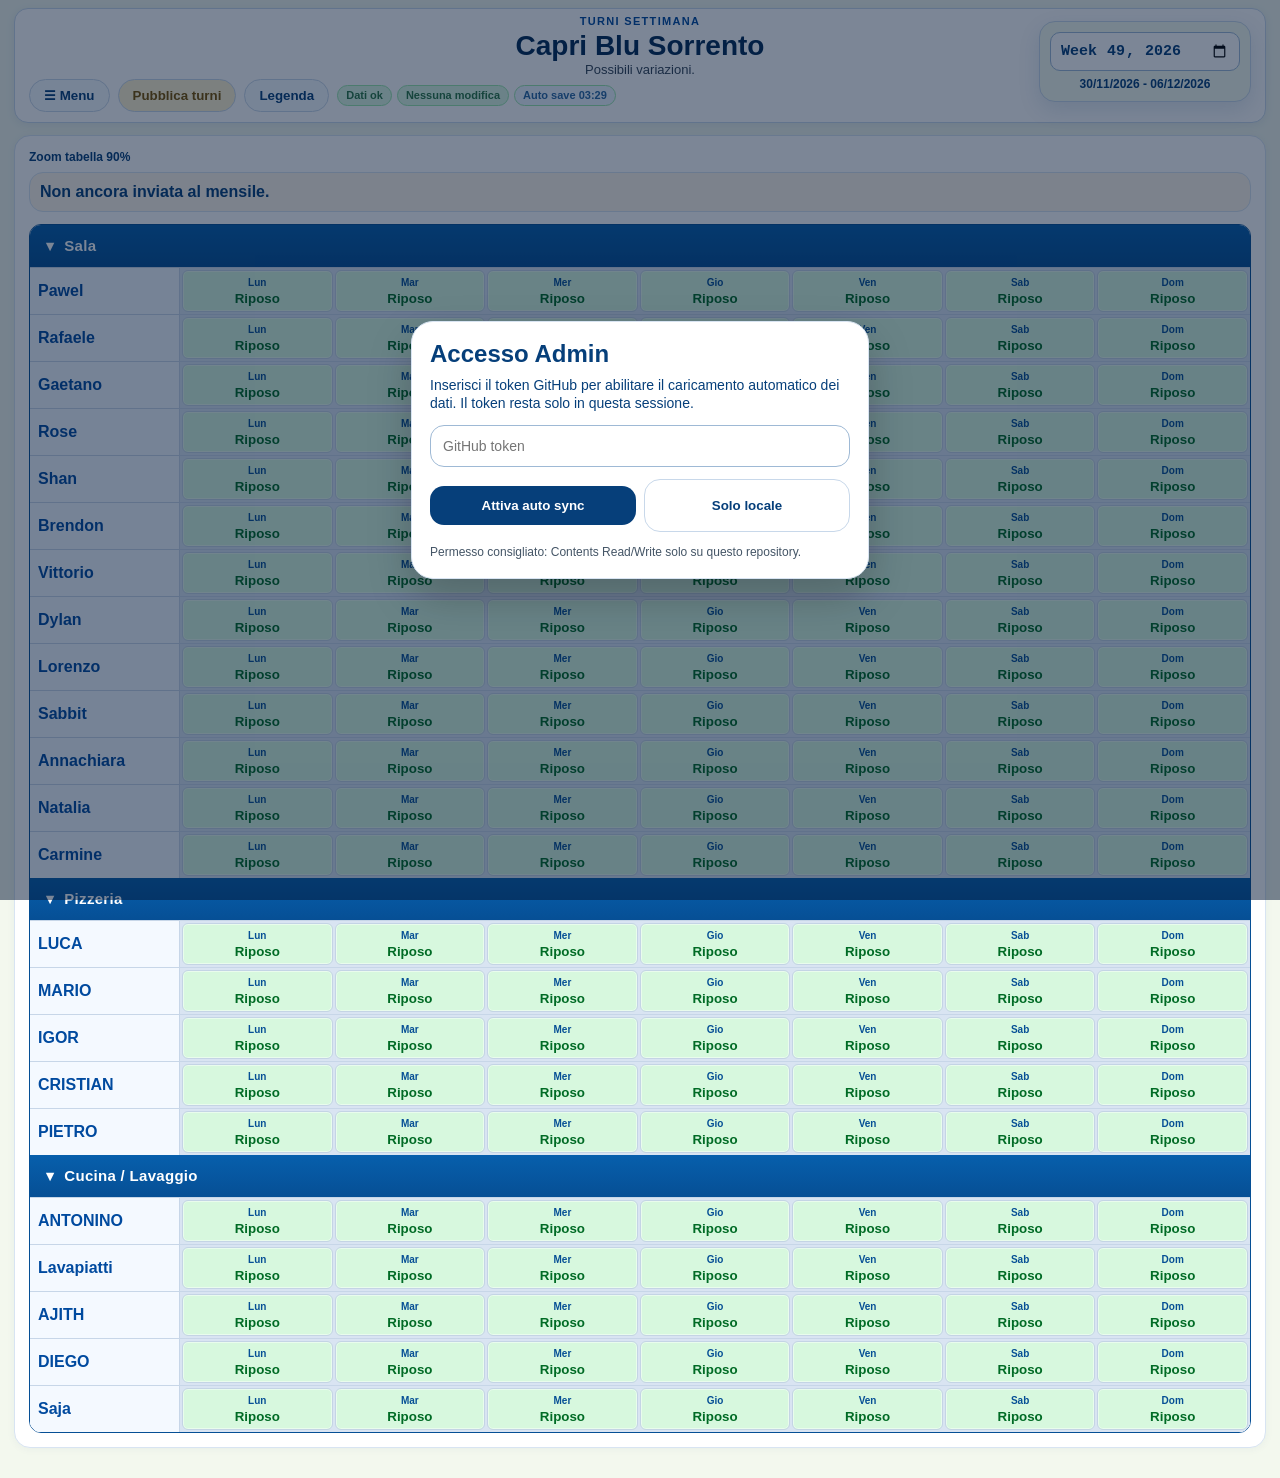
==== app/index.html @ 6a9fb66f "Rinomina pubblicazione turni e aggiunge notifiche" ====
<!DOCTYPE html><html lang="it"><head><meta charset="UTF-8"><meta name="viewport" content="width=device-width, initial-scale=1.0"><meta name="theme-color" content="#063f7a"><title>Capri Blu Turni App</title><link rel="manifest" href="manifest.webmanifest"><link rel="stylesheet" href="app.css?v=12"><link rel="stylesheet" href="app-responsive.css?v=12"></head><body><main class="app-shell"><header class="app-header dashboard-header"><div class="title-block"><p class="eyebrow">TURNI SETTIMANA</p><h1>Capri Blu Sorrento</h1><p class="subtitle">Possibili variazioni.</p></div><div class="top-toolbar"><button id="mainMenuBtn" class="toolbar-pill" type="button">☰ Menu</button><button id="topSendMonthlyBtn" class="toolbar-pill monthly-toolbar-btn" type="button">Pubblica turni</button><button id="legendBtn" class="toolbar-pill" type="button">Legenda</button><div class="compact-status-row"><span id="officialDataStatus" class="status-pill compact-status">Dati ok</span><span id="saveStatus" class="save-status status-pill compact-status">Nessuna modifica</span><span id="autoSaveCountdown" class="status-pill compact-status autosave-status">Auto save 03:30</span></div></div><section class="week-card header-week-card desktop-week-card"><input id="weekInput" type="week" aria-label="Calendario settimana"><p id="weekRange" class="week-range">-</p></section></header><section id="turniView" class="view active-view"><div class="section-heading"><span class="zoom-label">Zoom tabella 90%</span></div><div id="weeklyMonthlyStatus" class="weekly-monthly-status">Non ancora pubblicata.</div><div id="scheduleSections" class="sections-list compact-table"></div></section><section id="richiesteView" class="view"><h2>Richieste</h2><div id="requestPanel" class="panel-card"><label for="requestPerson">Persona</label><select id="requestPerson" class="form-input"></select><label for="requestType">Tipo richiesta</label><select id="requestType" class="form-input"><option>Riposo</option><option>Ferie</option><option>Permesso</option><option>Altro</option></select><label for="requestDate">Giorno</label><input id="requestDate" class="form-input" type="date"><label for="requestNote">Nota</label><textarea id="requestNote" class="form-input" rows="3" placeholder="Dettagli richiesta"></textarea><button id="addRequestBtn" class="action-btn" type="button">Aggiungi richiesta</button></div><div id="requestsList" class="requests-list"></div></section><section id="mensileView" class="view"><h2>Mensile</h2><div id="monthlySummary" class="panel-card">Riepilogo mensile in preparazione.</div></section><section id="archivioView" class="view"><div class="archive-header-card"><p class="eyebrow">ARCHIVIO</p><h2>Archivio presenze</h2><p id="archiveStatus" class="subtitle">Archivio mensile staff.</p></div><div class="archive-mode-row"><button id="archiveMonthlyModeBtn" class="archive-mode-btn active" type="button">Archivio mensile</button><button id="archiveWeeklyModeBtn" class="archive-mode-btn" type="button">Archivio settimanale</button></div><div id="archiveMonths" class="archive-months"></div><div id="archiveLegend" class="archive-legend"></div><div id="archiveGrid" class="archive-grid-wrap"></div></section></main><div id="shiftEditor" class="shift-editor" aria-hidden="true"><div class="shift-editor-card shift-menu-card"><div class="shift-menu-head"><div><p class="shift-menu-label">Selezione turno</p><p id="shiftEditorTitle" class="shift-editor-title">Turno</p></div><button id="closeShiftEditorBtn" class="menu-close-btn" type="button">×</button></div><div id="shiftOptions" class="shift-options shift-menu-options"></div><div class="custom-shift-zone"><label for="customShiftInput">Turno personalizzato</label><input id="customShiftInput" class="custom-shift-input" type="text" placeholder="Es. 12 00-15 / 19 00"></div><div class="editor-actions"><button id="saveCustomShiftBtn" class="action-btn" type="button">Salva turno scritto</button><button id="clearShiftBtn" class="ghost-btn" type="button">Riposo</button></div></div></div><div id="mainMenuPanel" class="main-menu-panel" aria-hidden="true"><div class="main-menu-card"><div class="main-menu-head"><strong>MENU APP</strong><button id="closeMainMenuBtn" class="menu-close-btn" type="button">×</button></div><div class="menu-week-box"><span>Settimana</span><strong id="menuWeekLabel">-</strong><label class="mobile-week-control"><span>Calendario</span><input id="mobileWeekInput" type="week" aria-label="Calendario settimana mobile"><small id="mobileWeekRange">-</small></label></div><details class="menu-group" open><summary>Settimana</summary><button class="main-menu-item" type="button" data-menu-view="turni">Turni settimana</button><button class="main-menu-item" type="button" data-menu-view="richieste">Richieste</button><button id="menuCopyWeekBtn" class="main-menu-item" type="button">Copia settimana precedente</button></details><details class="menu-group"><summary>Presenze</summary><button class="main-menu-item" type="button" data-menu-view="mensile">Presenze mensili</button></details><details class="menu-group"><summary>Archivio</summary><button id="menuArchiveMonthlyBtn" class="main-menu-item" type="button">Archivio mensile</button><button id="menuWeeklyArchiveBtn" class="main-menu-item" type="button">Archivio settimanale</button></details><details class="menu-group"><summary>Dati</summary><button id="menuLoadDataBtn" class="main-menu-item menu-load-item" type="button">Carica dati</button><button id="menuDownloadDataBtn" class="main-menu-item menu-download-item" type="button">Scarica dati</button></details><details class="menu-group"><summary>Notifiche</summary><button id="menuNotifyWhatsappBtn" class="main-menu-item" type="button">Avvisa WhatsApp</button><button id="menuNotifyEmailBtn" class="main-menu-item" type="button">Avvisa Email</button></details><button id="menuPrintBtn" class="main-menu-item" type="button">Stampa</button><button id="menuMessagesBtn" class="main-menu-item" type="button">Messaggi personale</button></div></div><div id="adminTokenPanel" class="admin-token-panel" aria-hidden="true"><div class="admin-token-card"><h2>Accesso Admin</h2><p>Inserisci il token GitHub per abilitare il caricamento automatico dei dati. Il token resta solo in questa sessione.</p><input id="adminTokenInput" class="admin-token-input" type="password" placeholder="GitHub token"><div class="admin-token-actions"><button id="saveAdminTokenBtn" class="action-btn" type="button">Attiva auto sync</button><button id="skipAdminTokenBtn" class="ghost-btn" type="button">Solo locale</button></div><small>Permesso consigliato: Contents Read/Write solo su questo repository.</small></div></div><script src="app.js?v=12"></script><script src="weekly-monthly.js?v=12"></script><script src="monthly.js?v=12"></script><script src="archive.js?v=12"></script><script src="theme.js?v=12"></script><script src="menu.js?v=12"></script></body></html>
---- app/app.css ----
/* Capri Blu Turni App - CSS base desktop. Mobile/tablet in app-responsive.css */
body{margin:0;font-family:Arial,sans-serif;background:#eef6ff;color:#032b55}.app-shell{max-width:1420px;margin:auto;padding:8px 14px 18px}.app-header{background:#fff;color:#032b55;border:1px solid #c8d8ea;border-radius:14px;box-shadow:0 2px 10px rgba(6,63,122,.08);padding:10px 14px}.dashboard-header{position:relative}.top-toolbar{display:flex;gap:8px;align-items:center;flex-wrap:wrap}.toolbar-pill,.status-pill{border:1px solid #c8d8ea;border-radius:999px;background:#f6fbff;color:#063f7a;font-weight:800;padding:8px 14px}.toolbar-pill{cursor:pointer}.toolbar-pill:hover{background:#eaf4ff}.status-pill{background:#d7f8de;color:#075f27;border-color:#8be6a0}.title-block{text-align:center;margin:-4px 0 2px}.eyebrow{font-size:11px;letter-spacing:.12em;color:#004a9f;font-weight:900;margin:0;text-transform:uppercase}.title-block h1{font-size:28px;line-height:1.05;margin:4px 0 2px}.subtitle{font-size:13px;margin:0;color:#345}.week-card,.view,.panel-card{background:#fff;border:1px solid #d8e4f2;border-radius:16px;margin:12px 0;padding:14px;box-shadow:0 1px 8px rgba(6,63,122,.05)}.week-card{display:flex;gap:10px;align-items:center;flex-wrap:wrap}.week-card label{font-weight:800;color:#063f7a}.week-card input{border:1px solid #9eb9d5;border-radius:8px;padding:7px 10px;font-weight:800}.week-range{margin:0;font-weight:800;color:#063f7a}.tabs{display:flex;gap:8px}.tab-btn{flex:1;padding:11px;border-radius:999px;border:1px solid #c8d8ea;background:#fff;color:#063f7a;font-weight:900;box-shadow:0 1px 5px rgba(6,63,122,.05)}.tab-btn.active{background:#063f7a;color:#fff}.view{display:none}.active-view{display:block}.section-heading{display:flex;align-items:center;justify-content:space-between;gap:10px}.section-heading h2,.view h2{margin:0 0 10px}.zoom-label{font-size:12px;color:#063f7a;font-weight:900}.action-btn{width:100%;border:0;border-radius:14px;background:#063f7a;color:#fff;font-weight:900;padding:12px;margin:7px 0}.secondary-action{background:#0b6f9d}.ghost-btn{width:100%;border:1px solid #c8d8ea;border-radius:16px;background:#fff;color:#063f7a;font-weight:900;padding:13px}.weekly-monthly-status{border:1px solid #d8e4f2;border-radius:14px;background:#fff8ea;color:#063f7a;font-weight:900;margin:8px 0 12px;padding:10px}.weekly-monthly-status.is-published{background:#d7f8de;color:#075f27}.sections-list{border-radius:12px;overflow:hidden;border:1px solid #064f95}.department-card{background:#fff;border:0;border-radius:0;margin:0;overflow:hidden}.department-title{width:100%;padding:12px 16px;border:0;background:linear-gradient(180deg,#075fac,#064f95);color:#fff;text-align:left;font-size:15px;font-weight:900;letter-spacing:.02em;cursor:pointer}.department-title:before{content:'▾';margin-right:10px}.department-title:hover{filter:brightness(1.06)}.department-title:focus-visible{outline:3px solid #f0c13d;outline-offset:-3px}.department-card.is-collapsed .department-title:before{content:'▸'}.department-card.is-collapsed .employee-row{display:none}.employee-row{display:grid;grid-template-columns:150px minmax(0,1fr);padding:0;border-top:1px solid #c7d6e8;background:#f8fbff}.employee-name{font-weight:900;color:#004a9f;padding:10px 8px;margin:0;background:#f4f9ff;border-right:1px solid #c7d6e8;display:flex;align-items:center}.days-grid{display:grid;grid-template-columns:repeat(7,minmax(112px,1fr));gap:2px;overflow-x:auto;background:#d9e4f2;padding:2px}.shift-btn{min-width:106px;min-height:42px;border:1px solid #c4d4e5;border-radius:6px;background:#dce6fb;text-align:center;padding:5px 6px;color:#001b3a;box-shadow:inset 0 0 0 1px rgba(255,255,255,.45)}.shift-btn.is-rest{background:#d7f8de;color:#006b25}.shift-btn.is-filled{background:#dce6fb}.shift-btn.is-special{background:#fff7db;border-color:#f0c13d}.shift-day{display:block;font-size:10px;font-weight:900;color:#064f95}.shift-value{display:block;font-weight:900;margin-top:3px}.request-badge{display:block;margin-top:4px;border-radius:8px;background:#e9f7ee;color:#1d6f3a;font-size:10px;font-weight:900;padding:3px 5px}.shift-editor{display:none;position:fixed;inset:0;background:rgba(0,0,0,.38);z-index:50;align-items:flex-end}.shift-editor.open{display:flex}.shift-editor-card{background:#fff;width:100%;max-width:720px;margin:auto;border-radius:24px 24px 0 0;padding:18px;box-shadow:0 -10px 30px rgba(0,0,0,.2)}.shift-menu-card{padding:0;overflow:hidden;border:1px solid #064f95}.shift-menu-head{display:flex;align-items:center;justify-content:space-between;background:linear-gradient(180deg,#075fac,#064f95);color:#fff;padding:14px 16px}.shift-menu-label{font-size:11px;font-weight:900;letter-spacing:.12em;margin:0;text-transform:uppercase}.shift-editor-title{font-weight:900;margin:3px 0 0}.shift-options{display:grid;grid-template-columns:repeat(3,1fr);gap:8px}.shift-menu-options{background:#f4f9ff;padding:14px}.shift-option-btn{border:1px solid #b9cce2;border-radius:10px;background:#dce6fb;color:#001b3a;font-weight:900;padding:13px 8px;box-shadow:inset 0 0 0 1px rgba(255,255,255,.45)}.shift-option-btn.is-rest-option{background:#d7f8de;color:#006b25;border-color:#9ae4aa}.shift-option-btn.is-special-option{background:#fff7db;border-color:#f0c13d}.custom-shift-zone{padding:0 14px 14px}.custom-shift-zone label{display:block;font-size:12px;font-weight:900;color:#063f7a;margin:2px 0 6px}.custom-shift-input{width:100%;box-sizing:border-box;border:1px solid #c8d8ea;border-radius:12px;padding:12px;font-size:16px}.editor-actions{display:grid;grid-template-columns:1fr 1fr;gap:8px;background:#f4f9ff;border-top:1px solid #d8e4f2;padding:12px}.editor-actions .action-btn,.editor-actions .ghost-btn{margin:0}.form-input{width:100%;box-sizing:border-box;border:1px solid #c8d8ea;border-radius:14px;padding:12px;margin:6px 0 12px;font-size:16px;background:#fff}.panel-card label{display:block;font-weight:900;color:#063f7a}.requests-list{display:grid;gap:10px}.request-card{background:#fff;border:1px solid #d8e4f2;border-radius:18px;padding:14px}.request-card strong{display:block;color:#063f7a}.request-meta{font-size:13px;color:#567;margin:5px 0}.request-note{margin:8px 0}.mini-btn{border:1px solid #c8d8ea;border-radius:12px;background:#fff8ea;color:#063f7a;font-weight:900;padding:9px 12px}.monthly-title{font-weight:900;color:#063f7a;margin-bottom:12px}.published-weeks{background:#f0f6ff;border-radius:12px;color:#063f7a;font-size:13px;font-weight:900;margin-bottom:10px;padding:9px}.monthly-grid{display:grid;grid-template-columns:1.8fr .7fr .9fr;gap:8px;align-items:center;border-bottom:1px solid #e4edf7;padding:9px 0}.monthly-head{font-weight:900;color:#063f7a}.monthly-dep{background:#064f95;border-radius:10px;color:#fff;font-weight:900;margin-top:12px;padding:9px}.archive-header-card{background:linear-gradient(180deg,#075fac,#064f95);color:#fff;border-radius:18px;margin:12px 0;padding:18px}.archive-header-card .eyebrow,.archive-header-card .subtitle{color:#fff}.archive-header-card h2{font-size:30px;margin:4px 0}.archive-months{background:#fff;border-left:3px solid #f0c13d;border-radius:16px;display:grid;gap:8px;margin:12px 0;padding:14px}.archive-month-btn{border:0;border-radius:12px;background:#fffdf6;color:#775000;font-size:17px;font-weight:900;padding:12px;text-align:left}.archive-month-btn.is-selected-month{background:#fff4cf;box-shadow:inset 0 0 0 2px #f0c13d}.archive-month-btn.is-current-month{background:#d7f8de;color:#075f27;animation:archivePulse 1.2s infinite}.archive-actions{display:grid;gap:8px}@keyframes archivePulse{0%,100%{box-shadow:0 0 0 0 rgba(7,95,39,.25)}50%{box-shadow:0 0 0 6px rgba(7,95,39,.12)}}.main-menu-panel{display:none;position:fixed;inset:0;background:rgba(0,24,55,.35);z-index:80}.main-menu-panel.open{display:block}.main-menu-card{width:280px;max-width:calc(100vw - 24px);background:#fff;border:1px solid #c8d8ea;border-radius:18px;box-shadow:0 18px 45px rgba(0,24,55,.28);margin:10px 0 0 4px;padding:10px}.main-menu-head{display:flex;align-items:center;justify-content:space-between;color:#063f7a;margin-bottom:8px}.main-menu-head strong{font-size:13px;letter-spacing:.03em}.menu-close-btn{border:1px solid #c8d8ea;border-radius:50%;background:#f6fbff;color:#063f7a;font-size:20px;font-weight:900;width:34px;height:34px}.menu-week-box{background:#f6fbff;border-radius:14px;margin:8px 0 10px;padding:10px 12px}.menu-week-box span{display:block;color:#063f7a;font-size:12px;font-weight:900}.menu-week-box strong{display:block;color:#001b3a;font-size:14px;margin-top:6px}.main-menu-item{width:100%;border:0;border-radius:12px;background:#f1f6fd;color:#003f86;font-weight:900;margin:6px 0;padding:12px;text-align:left}.main-menu-item:hover{filter:brightness(.98)}.menu-warm-item{background:#fff4cf;color:#775000}.menu-load-item{background:#ffe8e8;color:#970000;animation:dataRedPulse 1.1s infinite}.menu-download-item{background:#e7ffe9;color:#075f27;animation:dataGreenPulse 1.1s infinite}@keyframes dataRedPulse{0%,100%{box-shadow:0 0 0 0 rgba(151,0,0,.22)}50%{box-shadow:0 0 0 6px rgba(151,0,0,.10)}}@keyframes dataGreenPulse{0%,100%{box-shadow:0 0 0 0 rgba(7,95,39,.22)}50%{box-shadow:0 0 0 6px rgba(7,95,39,.10)}}body[data-week-tone="0"]{background:#eef6ff}body[data-week-tone="1"]{background:#f3f8ee}body[data-week-tone="2"]{background:#fff7ea}body[data-week-tone="3"]{background:#f6f0ff}body[data-week-tone="4"]{background:#eef9f8}body[data-week-tone="5"]{background:#fff1f4}body[data-week-tone="1"] .week-card{background:#f5fbef}body[data-week-tone="2"] .week-card{background:#fff8ed}body[data-week-tone="3"] .week-card{background:#f8f2ff}body[data-week-tone="4"] .week-card{background:#eefafa}body[data-week-tone="5"] .week-card{background:#fff3f6}
---- app/app-responsive.css ----
/* =========================================================
   Capri Blu Turni App - Responsive V1
   Solo tablet e telefono. Il desktop resta in app.css.
   ========================================================= */

/* Stati barra alta */
.monthly-toolbar-btn { background:#fff4cf!important; color:#775000!important; }
.compact-status-row { display:flex; flex-wrap:wrap; gap:5px; align-items:center; }
.compact-status { width:auto!important; min-height:auto!important; padding:4px 8px!important; font-size:11px!important; line-height:1!important; border-radius:999px!important; opacity:.86; }
.autosave-status { background:#eef7ff!important; color:#064f95!important; }
.status-pill.is-dirty { background:#ffe1e1!important; border-color:#ffb7b7!important; color:#970000!important; animation:dirtySavePulse 1.8s infinite; }
@keyframes dirtySavePulse { 0%,100%{box-shadow:0 0 0 0 rgba(151,0,0,.14)} 50%{box-shadow:0 0 0 4px rgba(151,0,0,.06)} }

/* Popup Admin Token */
.admin-token-panel { position:fixed; inset:0; z-index:9999; display:none; align-items:center; justify-content:center; padding:18px; background:rgba(4,24,54,.52); }
.admin-token-panel.open { display:flex; }
.admin-token-card { width:min(420px,100%); background:#fff; border:1px solid #d8e4f2; border-radius:22px; padding:18px; box-shadow:0 18px 44px rgba(0,0,0,.22); color:#063f7a; }
.admin-token-card h2 { margin:0 0 8px; font-size:24px; }
.admin-token-card p { margin:0 0 12px; font-size:14px; line-height:1.35; }
.admin-token-input { width:100%; box-sizing:border-box; border:1px solid #9eb9d5; border-radius:14px; padding:12px; font-size:14px; color:#063f7a; }
.admin-token-actions { display:grid; grid-template-columns:1fr 1fr; gap:8px; margin:12px 0; }
.admin-token-card small { display:block; color:#456; font-size:12px; line-height:1.35; }

/* Calendario header desktop */
.header-week-card { position:absolute; top:12px; right:14px; width:190px; margin:0; padding:10px; display:grid; gap:6px; background:#f6fbff; border:1px solid #c8d8ea; border-radius:16px; box-shadow:0 8px 22px rgba(6,63,122,.12); }
.header-week-card input { width:100%; box-sizing:border-box; border:1px solid #9eb9d5; border-radius:10px; padding:9px 10px; font-size:15px; font-weight:900; color:#063f7a; background:white; }
.header-week-card .week-range { margin:0; text-align:center; color:#063f7a; font-size:12px; font-weight:900; animation:softDatePulse 2.8s infinite; }
@keyframes softDatePulse { 0%,100%{opacity:.65} 50%{opacity:1} }

/* Calendario mobile dentro menu */
.mobile-week-control { display:none; margin-top:8px; padding:8px; border-radius:12px; background:white; border:1px solid #d8e4f2; }
.mobile-week-control span { display:block; color:#063f7a; font-size:11px; font-weight:900; margin-bottom:5px; }
.mobile-week-control input { width:100%; box-sizing:border-box; border:1px solid #9eb9d5; border-radius:10px; padding:8px; color:#063f7a; font-weight:900; }
.mobile-week-control small { display:block; margin-top:5px; text-align:center; color:#063f7a; font-weight:900; animation:softDatePulse 2.8s infinite; }

/* Archivio presenze */
.archive-mode-row { display:grid; grid-template-columns:1fr 1fr; gap:8px; margin:10px 0; }
.archive-mode-btn { border:1px solid #c8d8ea; border-radius:14px; background:#f6fbff; color:#063f7a; font-weight:900; padding:11px; }
.archive-mode-btn.active { background:#063f7a; color:white; }
.archive-legend { display:flex; flex-wrap:wrap; gap:7px; margin:10px 0; }
.archive-legend-item { border-radius:999px; font-size:12px; font-weight:900; padding:6px 9px; border:1px solid rgba(0,0,0,.10); }
.archive-table-card { background:white; border:1px solid #c8d8ea; border-radius:16px; overflow:hidden; box-shadow:0 6px 18px rgba(6,63,122,.08); }
.archive-table-title { display:flex; align-items:center; justify-content:space-between; gap:10px; background:linear-gradient(180deg,#075fac,#064f95); color:white; padding:12px 14px; }
.archive-table-title strong { text-transform:uppercase; letter-spacing:.05em; }
.archive-table-title span { font-weight:900; }
.archive-scroll { overflow:auto; }
.archive-presence-table { width:100%; min-width:1320px; border-collapse:collapse; table-layout:fixed; }
.archive-presence-table th,.archive-presence-table td { border:1px solid #b8cbe0; height:28px; text-align:center; font-size:12px; font-weight:900; }
.archive-presence-table thead th { background:#075fac; color:white; }
.archive-presence-table thead th small { display:block; font-size:9px; opacity:.95; }
.archive-staff-head { width:135px; text-align:left!important; padding-left:10px; }
.archive-person-row th { position:sticky; left:0; z-index:2; background:#f4f9ff; color:#063f7a; text-align:left; padding-left:8px; }
.archive-section-row td { padding:0; background:#064f95; }
.archive-section-toggle { width:100%; min-height:34px; border:0; background:linear-gradient(180deg,#075fac,#064f95); color:white; display:flex; align-items:center; justify-content:space-between; gap:10px; padding:8px 12px; font-weight:950; text-transform:uppercase; letter-spacing:.04em; }
.archive-section-toggle:before { content:'▾'; display:inline-flex; align-items:center; justify-content:center; width:20px; height:20px; border-radius:50%; background:rgba(255,255,255,.16); }
.archive-section-row.is-closed .archive-section-toggle:before { content:'▸'; }
.archive-section-toggle span { margin-right:auto; }
.archive-section-toggle small { font-size:11px; opacity:.88; text-transform:none; letter-spacing:0; }
.archive-person-row.is-hidden { display:none; }
.archive-p { background:#d9f7df!important; color:#0a5b20!important; }
.archive-f { background:#e7ecff!important; color:#243b9b!important; }
.archive-fer { background:#fff1bf!important; color:#745000!important; }
.archive-mal { background:#ffd6e0!important; color:#8a1230!important; }
.archive-ass { background:#efe1ff!important; color:#5c198a!important; }
.archive-rit { background:#ffd49a!important; color:#743800!important; }
.archive-empty { background:#f3f8ff!important; color:#9aa9bb!important; }
.archive-weekly-box { background:white; border:1px solid #c8d8ea; border-radius:16px; padding:16px; color:#063f7a; }
.archive-weekly-box strong { display:block; font-size:20px; margin-bottom:6px; }
.archive-week-list { display:grid; gap:8px; margin-top:12px; }
.archive-week-card { width:100%; border:1px solid #c8d8ea; border-radius:14px; background:#f6fbff; color:#063f7a; display:grid; grid-template-columns:1fr auto; gap:4px 10px; align-items:center; padding:12px; text-align:left; }
.archive-week-card span { font-size:17px; font-weight:950; }
.archive-week-card small { color:#456; font-weight:800; }
.archive-week-card b { grid-row:1 / 3; grid-column:2; border-radius:999px; background:#d7f8de; color:#075f27; padding:7px 9px; font-size:12px; }

/* Menu gruppi a tendina */
.menu-group { border:1px solid #d8e4f2; border-radius:14px; background:#f7fbff; margin:8px 0; padding:6px; }
.menu-group summary { cursor:pointer; color:#063f7a; font-weight:900; padding:8px 10px; list-style:none; }
.menu-group summary::-webkit-details-marker { display:none; }
.menu-group summary::after { content:'▸'; float:right; }
.menu-group[open] summary::after { content:'▾'; }
.menu-group .main-menu-item { margin:6px 0 0; }

/* Tablet */
@media (max-width:900px){.app-shell{padding:8px}.app-header{padding-right:220px}.title-block{text-align:left;margin:10px 0 0}.title-block h1{font-size:24px}.employee-row{grid-template-columns:110px minmax(0,1fr)}.employee-name{font-size:13px}.days-grid{grid-template-columns:repeat(7,92px)}.shift-btn{min-width:88px}.top-toolbar{gap:6px}.toolbar-pill,.status-pill{font-size:12px;padding:7px 10px}}

/* Telefono */
@media (max-width:520px){.app-shell{padding:6px}.app-header{border-radius:16px;padding:8px;display:grid;gap:8px}.desktop-week-card{display:none}.title-block{margin:0;text-align:center;background:white;border:1px solid #d8e4f2;border-radius:16px;padding:10px 8px;box-shadow:0 6px 18px rgba(6,63,122,.06)}.title-block h1{font-size:22px;margin:2px 0}.title-block .eyebrow{font-size:10px}.subtitle{font-size:12px}.top-toolbar{display:grid;grid-template-columns:1fr 1fr 1fr;gap:6px;background:white;border:1px solid #d8e4f2;border-radius:16px;padding:8px;box-shadow:0 6px 18px rgba(6,63,122,.06)}.toolbar-pill{width:100%;box-sizing:border-box;text-align:center;min-height:34px;padding:8px 5px;font-size:10.5px;line-height:1.1;border-radius:12px}.compact-status-row{grid-column:1 / 4;display:flex;justify-content:center;gap:4px}.compact-status{font-size:9.5px!important;padding:4px 6px!important;opacity:.78}.monthly-toolbar-btn{order:2}.mobile-week-control{display:block}.admin-token-actions{grid-template-columns:1fr}.week-card:not(.header-week-card){display:grid;grid-template-columns:1fr}.week-card:not(.header-week-card) input{width:100%;box-sizing:border-box}.tabs{position:sticky;top:0;z-index:10;background:rgba(238,246,255,.95);padding:6px 0}.tab-btn{font-size:13px;padding:10px 6px}.section-heading{align-items:flex-start;flex-direction:column}.employee-row{grid-template-columns:92px minmax(0,1fr)}.employee-name{font-size:12px;padding:8px 6px}.days-grid{grid-template-columns:repeat(7,82px)}.shift-btn{min-width:78px;min-height:50px}.shift-options{grid-template-columns:repeat(2,1fr)}.monthly-grid{grid-template-columns:1.4fr .6fr .8fr;font-size:13px}.main-menu-card{width:286px;max-height:calc(100vh - 24px);overflow-y:auto;margin:8px 0 0 3px;border-radius:16px}.menu-load-item{background:#ffe1e1!important;color:#970000!important;animation:mobileDataRedPulse .75s infinite!important}.menu-download-item{background:#dcffe0!important;color:#075f27!important;animation:mobileDataGreenPulse .75s infinite!important}.archive-header-card h2{font-size:24px}.archive-mode-row{grid-template-columns:1fr}.archive-presence-table{min-width:1120px}.archive-presence-table th,.archive-presence-table td{height:26px;font-size:11px}.archive-staff-head{width:105px}.archive-person-row th{font-size:11px}.archive-week-card{grid-template-columns:1fr}.archive-week-card b{grid-column:auto;grid-row:auto;justify-self:start}}
@keyframes mobileDataRedPulse{0%,100%{transform:scale(1);box-shadow:0 0 0 0 rgba(151,0,0,.35)}50%{transform:scale(1.025);box-shadow:0 0 0 8px rgba(151,0,0,.12)}}
@keyframes mobileDataGreenPulse{0%,100%{transform:scale(1);box-shadow:0 0 0 0 rgba(7,95,39,.35)}50%{transform:scale(1.025);box-shadow:0 0 0 8px rgba(7,95,39,.12)}}

/* Telefono molto stretto */
@media (max-width:380px){.top-toolbar{grid-template-columns:1fr 1fr}.compact-status-row{grid-column:span 2}.header-week-card{width:150px}.toolbar-pill,.status-pill{font-size:10px}.employee-row{grid-template-columns:82px minmax(0,1fr)}.days-grid{grid-template-columns:repeat(7,76px)}.shift-btn{min-width:72px}}
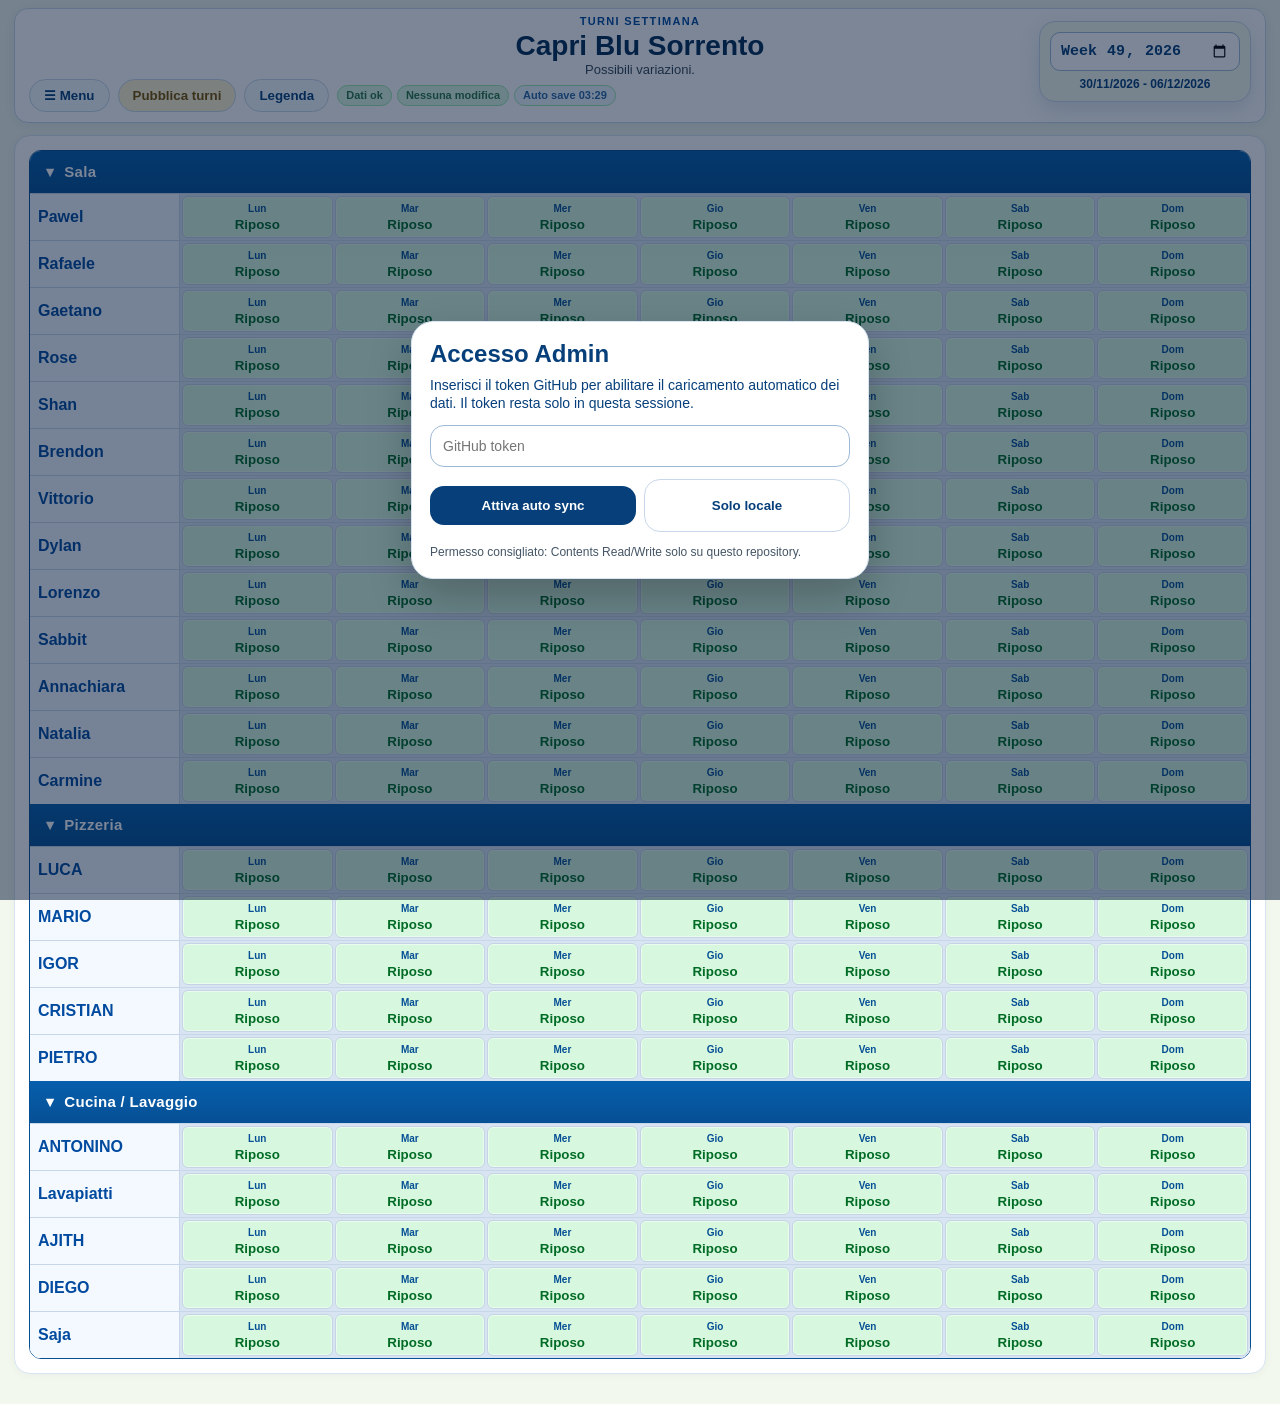
==== commit 13f99851: "Rimuove residui UI e collega file ordinati" ====
--- a/app/index.html
+++ b/app/index.html
@@ -1 +1 @@
-<!DOCTYPE html><html lang="it"><head><meta charset="UTF-8"><meta name="viewport" content="width=device-width, initial-scale=1.0"><meta name="theme-color" content="#063f7a"><title>Capri Blu Turni App</title><link rel="manifest" href="manifest.webmanifest"><link rel="stylesheet" href="app.css?v=12"><link rel="stylesheet" href="app-responsive.css?v=12"></head><body><main class="app-shell"><header class="app-header dashboard-header"><div class="title-block"><p class="eyebrow">TURNI SETTIMANA</p><h1>Capri Blu Sorrento</h1><p class="subtitle">Possibili variazioni.</p></div><div class="top-toolbar"><button id="mainMenuBtn" class="toolbar-pill" type="button">☰ Menu</button><button id="topSendMonthlyBtn" class="toolbar-pill monthly-toolbar-btn" type="button">Pubblica turni</button><button id="legendBtn" class="toolbar-pill" type="button">Legenda</button><div class="compact-status-row"><span id="officialDataStatus" class="status-pill compact-status">Dati ok</span><span id="saveStatus" class="save-status status-pill compact-status">Nessuna modifica</span><span id="autoSaveCountdown" class="status-pill compact-status autosave-status">Auto save 03:30</span></div></div><section class="week-card header-week-card desktop-week-card"><input id="weekInput" type="week" aria-label="Calendario settimana"><p id="weekRange" class="week-range">-</p></section></header><section id="turniView" class="view active-view"><div class="section-heading"><span class="zoom-label">Zoom tabella 90%</span></div><div id="weeklyMonthlyStatus" class="weekly-monthly-status">Non ancora pubblicata.</div><div id="scheduleSections" class="sections-list compact-table"></div></section><section id="richiesteView" class="view"><h2>Richieste</h2><div id="requestPanel" class="panel-card"><label for="requestPerson">Persona</label><select id="requestPerson" class="form-input"></select><label for="requestType">Tipo richiesta</label><select id="requestType" class="form-input"><option>Riposo</option><option>Ferie</option><option>Permesso</option><option>Altro</option></select><label for="requestDate">Giorno</label><input id="requestDate" class="form-input" type="date"><label for="requestNote">Nota</label><textarea id="requestNote" class="form-input" rows="3" placeholder="Dettagli richiesta"></textarea><button id="addRequestBtn" class="action-btn" type="button">Aggiungi richiesta</button></div><div id="requestsList" class="requests-list"></div></section><section id="mensileView" class="view"><h2>Mensile</h2><div id="monthlySummary" class="panel-card">Riepilogo mensile in preparazione.</div></section><section id="archivioView" class="view"><div class="archive-header-card"><p class="eyebrow">ARCHIVIO</p><h2>Archivio presenze</h2><p id="archiveStatus" class="subtitle">Archivio mensile staff.</p></div><div class="archive-mode-row"><button id="archiveMonthlyModeBtn" class="archive-mode-btn active" type="button">Archivio mensile</button><button id="archiveWeeklyModeBtn" class="archive-mode-btn" type="button">Archivio settimanale</button></div><div id="archiveMonths" class="archive-months"></div><div id="archiveLegend" class="archive-legend"></div><div id="archiveGrid" class="archive-grid-wrap"></div></section></main><div id="shiftEditor" class="shift-editor" aria-hidden="true"><div class="shift-editor-card shift-menu-card"><div class="shift-menu-head"><div><p class="shift-menu-label">Selezione turno</p><p id="shiftEditorTitle" class="shift-editor-title">Turno</p></div><button id="closeShiftEditorBtn" class="menu-close-btn" type="button">×</button></div><div id="shiftOptions" class="shift-options shift-menu-options"></div><div class="custom-shift-zone"><label for="customShiftInput">Turno personalizzato</label><input id="customShiftInput" class="custom-shift-input" type="text" placeholder="Es. 12 00-15 / 19 00"></div><div class="editor-actions"><button id="saveCustomShiftBtn" class="action-btn" type="button">Salva turno scritto</button><button id="clearShiftBtn" class="ghost-btn" type="button">Riposo</button></div></div></div><div id="mainMenuPanel" class="main-menu-panel" aria-hidden="true"><div class="main-menu-card"><div class="main-menu-head"><strong>MENU APP</strong><button id="closeMainMenuBtn" class="menu-close-btn" type="button">×</button></div><div class="menu-week-box"><span>Settimana</span><strong id="menuWeekLabel">-</strong><label class="mobile-week-control"><span>Calendario</span><input id="mobileWeekInput" type="week" aria-label="Calendario settimana mobile"><small id="mobileWeekRange">-</small></label></div><details class="menu-group" open><summary>Settimana</summary><button class="main-menu-item" type="button" data-menu-view="turni">Turni settimana</button><button class="main-menu-item" type="button" data-menu-view="richieste">Richieste</button><button id="menuCopyWeekBtn" class="main-menu-item" type="button">Copia settimana precedente</button></details><details class="menu-group"><summary>Presenze</summary><button class="main-menu-item" type="button" data-menu-view="mensile">Presenze mensili</button></details><details class="menu-group"><summary>Archivio</summary><button id="menuArchiveMonthlyBtn" class="main-menu-item" type="button">Archivio mensile</button><button id="menuWeeklyArchiveBtn" class="main-menu-item" type="button">Archivio settimanale</button></details><details class="menu-group"><summary>Dati</summary><button id="menuLoadDataBtn" class="main-menu-item menu-load-item" type="button">Carica dati</button><button id="menuDownloadDataBtn" class="main-menu-item menu-download-item" type="button">Scarica dati</button></details><details class="menu-group"><summary>Notifiche</summary><button id="menuNotifyWhatsappBtn" class="main-menu-item" type="button">Avvisa WhatsApp</button><button id="menuNotifyEmailBtn" class="main-menu-item" type="button">Avvisa Email</button></details><button id="menuPrintBtn" class="main-menu-item" type="button">Stampa</button><button id="menuMessagesBtn" class="main-menu-item" type="button">Messaggi personale</button></div></div><div id="adminTokenPanel" class="admin-token-panel" aria-hidden="true"><div class="admin-token-card"><h2>Accesso Admin</h2><p>Inserisci il token GitHub per abilitare il caricamento automatico dei dati. Il token resta solo in questa sessione.</p><input id="adminTokenInput" class="admin-token-input" type="password" placeholder="GitHub token"><div class="admin-token-actions"><button id="saveAdminTokenBtn" class="action-btn" type="button">Attiva auto sync</button><button id="skipAdminTokenBtn" class="ghost-btn" type="button">Solo locale</button></div><small>Permesso consigliato: Contents Read/Write solo su questo repository.</small></div></div><script src="app.js?v=12"></script><script src="weekly-monthly.js?v=12"></script><script src="monthly.js?v=12"></script><script src="archive.js?v=12"></script><script src="theme.js?v=12"></script><script src="menu.js?v=12"></script></body></html>+<!DOCTYPE html><html lang="it"><head><meta charset="UTF-8"><meta name="viewport" content="width=device-width, initial-scale=1.0"><meta name="theme-color" content="#063f7a"><title>Capri Blu Turni App</title><link rel="manifest" href="manifest.webmanifest"><link rel="stylesheet" href="app.css?v=13"><link rel="stylesheet" href="app-responsive.css?v=13"></head><body><main class="app-shell"><header class="app-header dashboard-header"><div class="title-block"><p class="eyebrow">TURNI SETTIMANA</p><h1>Capri Blu Sorrento</h1><p class="subtitle">Possibili variazioni.</p></div><div class="top-toolbar"><button id="mainMenuBtn" class="toolbar-pill" type="button">☰ Menu</button><button id="topSendMonthlyBtn" class="toolbar-pill monthly-toolbar-btn" type="button">Pubblica turni</button><button id="legendBtn" class="toolbar-pill" type="button">Legenda</button><div class="compact-status-row"><span id="officialDataStatus" class="status-pill compact-status">Dati ok</span><span id="saveStatus" class="save-status status-pill compact-status">Nessuna modifica</span><span id="autoSaveCountdown" class="status-pill compact-status autosave-status">Auto save 03:30</span></div></div><section class="week-card header-week-card desktop-week-card"><input id="weekInput" type="week" aria-label="Calendario settimana"><p id="weekRange" class="week-range">-</p></section></header><section id="turniView" class="view active-view"><div id="scheduleSections" class="sections-list compact-table"></div></section><section id="richiesteView" class="view"><h2>Richieste</h2><div id="requestPanel" class="panel-card"><label for="requestPerson">Persona</label><select id="requestPerson" class="form-input"></select><label for="requestType">Tipo richiesta</label><select id="requestType" class="form-input"><option>Riposo</option><option>Ferie</option><option>Permesso</option><option>Altro</option></select><label for="requestDate">Giorno</label><input id="requestDate" class="form-input" type="date"><label for="requestNote">Nota</label><textarea id="requestNote" class="form-input" rows="3" placeholder="Dettagli richiesta"></textarea><button id="addRequestBtn" class="action-btn" type="button">Aggiungi richiesta</button></div><div id="requestsList" class="requests-list"></div></section><section id="mensileView" class="view"><h2>Mensile</h2><div id="monthlySummary" class="panel-card">Riepilogo mensile in preparazione.</div></section><section id="archivioView" class="view"><div class="archive-header-card"><p class="eyebrow">ARCHIVIO</p><h2>Archivio presenze</h2><p id="archiveStatus" class="subtitle">Archivio mensile staff.</p></div><div class="archive-mode-row"><button id="archiveMonthlyModeBtn" class="archive-mode-btn active" type="button">Archivio mensile</button><button id="archiveWeeklyModeBtn" class="archive-mode-btn" type="button">Archivio settimanale</button></div><div id="archiveMonths" class="archive-months"></div><div id="archiveLegend" class="archive-legend"></div><div id="archiveGrid" class="archive-grid-wrap"></div></section></main><div id="shiftEditor" class="shift-editor" aria-hidden="true"><div class="shift-editor-card shift-menu-card"><div class="shift-menu-head"><div><p class="shift-menu-label">Selezione turno</p><p id="shiftEditorTitle" class="shift-editor-title">Turno</p></div><button id="closeShiftEditorBtn" class="menu-close-btn" type="button">×</button></div><div id="shiftOptions" class="shift-options shift-menu-options"></div><div class="custom-shift-zone"><label for="customShiftInput">Turno personalizzato</label><input id="customShiftInput" class="custom-shift-input" type="text" placeholder="Es. 12 00-15 / 19 00"></div><div class="editor-actions"><button id="saveCustomShiftBtn" class="action-btn" type="button">Salva turno scritto</button><button id="clearShiftBtn" class="ghost-btn" type="button">Riposo</button></div></div></div><div id="mainMenuPanel" class="main-menu-panel" aria-hidden="true"><div class="main-menu-card"><div class="main-menu-head"><strong>MENU APP</strong><button id="closeMainMenuBtn" class="menu-close-btn" type="button">×</button></div><div class="menu-week-box"><span>Settimana</span><strong id="menuWeekLabel">-</strong><label class="mobile-week-control"><span>Calendario</span><input id="mobileWeekInput" type="week" aria-label="Calendario settimana mobile"><small id="mobileWeekRange">-</small></label></div><details class="menu-group" open><summary>Settimana</summary><button class="main-menu-item" type="button" data-menu-view="turni">Turni settimana</button><button class="main-menu-item" type="button" data-menu-view="richieste">Richieste</button><button id="menuCopyWeekBtn" class="main-menu-item" type="button">Copia settimana precedente</button></details><details class="menu-group"><summary>Presenze</summary><button class="main-menu-item" type="button" data-menu-view="mensile">Presenze mensili</button></details><details class="menu-group"><summary>Archivio</summary><button id="menuArchiveMonthlyBtn" class="main-menu-item" type="button">Archivio mensile</button><button id="menuWeeklyArchiveBtn" class="main-menu-item" type="button">Archivio settimanale</button></details><details class="menu-group"><summary>Dati</summary><button id="menuLoadDataBtn" class="main-menu-item menu-load-item" type="button">Carica dati</button><button id="menuDownloadDataBtn" class="main-menu-item menu-download-item" type="button">Scarica dati</button></details><details class="menu-group"><summary>Notifiche</summary><button id="menuNotifyWhatsappBtn" class="main-menu-item" type="button">Avvisa WhatsApp</button><button id="menuNotifyEmailBtn" class="main-menu-item" type="button">Avvisa Email</button></details><button id="menuPrintBtn" class="main-menu-item" type="button">Stampa</button><button id="menuMessagesBtn" class="main-menu-item" type="button">Messaggi personale</button></div></div><div id="adminTokenPanel" class="admin-token-panel" aria-hidden="true"><div class="admin-token-card"><h2>Accesso Admin</h2><p>Inserisci il token GitHub per abilitare il caricamento automatico dei dati. Il token resta solo in questa sessione.</p><input id="adminTokenInput" class="admin-token-input" type="password" placeholder="GitHub token"><div class="admin-token-actions"><button id="saveAdminTokenBtn" class="action-btn" type="button">Attiva auto sync</button><button id="skipAdminTokenBtn" class="ghost-btn" type="button">Solo locale</button></div><small>Permesso consigliato: Contents Read/Write solo su questo repository.</small></div></div><script src="app.js?v=13"></script><script src="weekly-monthly.js?v=13"></script><script src="monthly.js?v=13"></script><script src="archive.js?v=13"></script><script src="theme.js?v=13"></script><script src="github-sync.js?v=13"></script><script src="notifications.js?v=13"></script><script src="menu.js?v=13"></script></body></html>
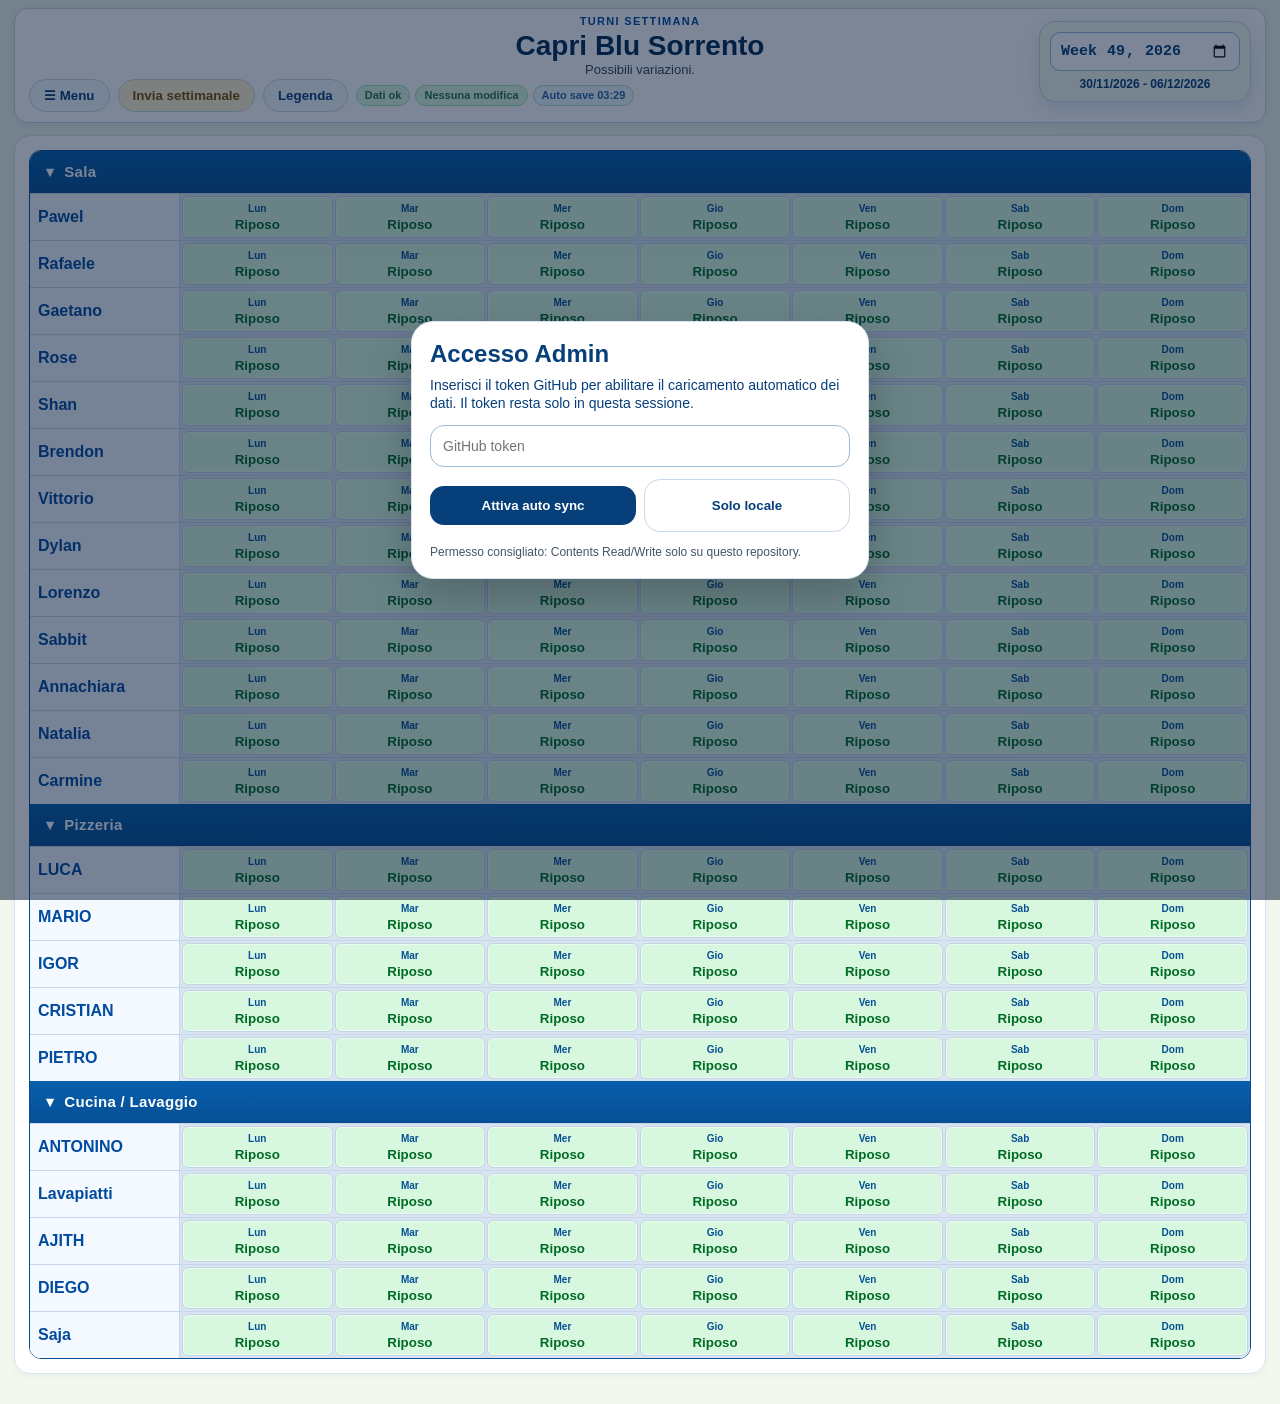
==== commit 413e7b5c: "Aggiunge pubblicazione settimanale e mensile nel menu" ====
--- a/app/index.html
+++ b/app/index.html
@@ -1 +1 @@
-<!DOCTYPE html><html lang="it"><head><meta charset="UTF-8"><meta name="viewport" content="width=device-width, initial-scale=1.0"><meta name="theme-color" content="#063f7a"><title>Capri Blu Turni App</title><link rel="manifest" href="manifest.webmanifest"><link rel="stylesheet" href="app.css?v=13"><link rel="stylesheet" href="app-responsive.css?v=13"></head><body><main class="app-shell"><header class="app-header dashboard-header"><div class="title-block"><p class="eyebrow">TURNI SETTIMANA</p><h1>Capri Blu Sorrento</h1><p class="subtitle">Possibili variazioni.</p></div><div class="top-toolbar"><button id="mainMenuBtn" class="toolbar-pill" type="button">☰ Menu</button><button id="topSendMonthlyBtn" class="toolbar-pill monthly-toolbar-btn" type="button">Pubblica turni</button><button id="legendBtn" class="toolbar-pill" type="button">Legenda</button><div class="compact-status-row"><span id="officialDataStatus" class="status-pill compact-status">Dati ok</span><span id="saveStatus" class="save-status status-pill compact-status">Nessuna modifica</span><span id="autoSaveCountdown" class="status-pill compact-status autosave-status">Auto save 03:30</span></div></div><section class="week-card header-week-card desktop-week-card"><input id="weekInput" type="week" aria-label="Calendario settimana"><p id="weekRange" class="week-range">-</p></section></header><section id="turniView" class="view active-view"><div id="scheduleSections" class="sections-list compact-table"></div></section><section id="richiesteView" class="view"><h2>Richieste</h2><div id="requestPanel" class="panel-card"><label for="requestPerson">Persona</label><select id="requestPerson" class="form-input"></select><label for="requestType">Tipo richiesta</label><select id="requestType" class="form-input"><option>Riposo</option><option>Ferie</option><option>Permesso</option><option>Altro</option></select><label for="requestDate">Giorno</label><input id="requestDate" class="form-input" type="date"><label for="requestNote">Nota</label><textarea id="requestNote" class="form-input" rows="3" placeholder="Dettagli richiesta"></textarea><button id="addRequestBtn" class="action-btn" type="button">Aggiungi richiesta</button></div><div id="requestsList" class="requests-list"></div></section><section id="mensileView" class="view"><h2>Mensile</h2><div id="monthlySummary" class="panel-card">Riepilogo mensile in preparazione.</div></section><section id="archivioView" class="view"><div class="archive-header-card"><p class="eyebrow">ARCHIVIO</p><h2>Archivio presenze</h2><p id="archiveStatus" class="subtitle">Archivio mensile staff.</p></div><div class="archive-mode-row"><button id="archiveMonthlyModeBtn" class="archive-mode-btn active" type="button">Archivio mensile</button><button id="archiveWeeklyModeBtn" class="archive-mode-btn" type="button">Archivio settimanale</button></div><div id="archiveMonths" class="archive-months"></div><div id="archiveLegend" class="archive-legend"></div><div id="archiveGrid" class="archive-grid-wrap"></div></section></main><div id="shiftEditor" class="shift-editor" aria-hidden="true"><div class="shift-editor-card shift-menu-card"><div class="shift-menu-head"><div><p class="shift-menu-label">Selezione turno</p><p id="shiftEditorTitle" class="shift-editor-title">Turno</p></div><button id="closeShiftEditorBtn" class="menu-close-btn" type="button">×</button></div><div id="shiftOptions" class="shift-options shift-menu-options"></div><div class="custom-shift-zone"><label for="customShiftInput">Turno personalizzato</label><input id="customShiftInput" class="custom-shift-input" type="text" placeholder="Es. 12 00-15 / 19 00"></div><div class="editor-actions"><button id="saveCustomShiftBtn" class="action-btn" type="button">Salva turno scritto</button><button id="clearShiftBtn" class="ghost-btn" type="button">Riposo</button></div></div></div><div id="mainMenuPanel" class="main-menu-panel" aria-hidden="true"><div class="main-menu-card"><div class="main-menu-head"><strong>MENU APP</strong><button id="closeMainMenuBtn" class="menu-close-btn" type="button">×</button></div><div class="menu-week-box"><span>Settimana</span><strong id="menuWeekLabel">-</strong><label class="mobile-week-control"><span>Calendario</span><input id="mobileWeekInput" type="week" aria-label="Calendario settimana mobile"><small id="mobileWeekRange">-</small></label></div><details class="menu-group" open><summary>Settimana</summary><button class="main-menu-item" type="button" data-menu-view="turni">Turni settimana</button><button class="main-menu-item" type="button" data-menu-view="richieste">Richieste</button><button id="menuCopyWeekBtn" class="main-menu-item" type="button">Copia settimana precedente</button></details><details class="menu-group"><summary>Presenze</summary><button class="main-menu-item" type="button" data-menu-view="mensile">Presenze mensili</button></details><details class="menu-group"><summary>Archivio</summary><button id="menuArchiveMonthlyBtn" class="main-menu-item" type="button">Archivio mensile</button><button id="menuWeeklyArchiveBtn" class="main-menu-item" type="button">Archivio settimanale</button></details><details class="menu-group"><summary>Dati</summary><button id="menuLoadDataBtn" class="main-menu-item menu-load-item" type="button">Carica dati</button><button id="menuDownloadDataBtn" class="main-menu-item menu-download-item" type="button">Scarica dati</button></details><details class="menu-group"><summary>Notifiche</summary><button id="menuNotifyWhatsappBtn" class="main-menu-item" type="button">Avvisa WhatsApp</button><button id="menuNotifyEmailBtn" class="main-menu-item" type="button">Avvisa Email</button></details><button id="menuPrintBtn" class="main-menu-item" type="button">Stampa</button><button id="menuMessagesBtn" class="main-menu-item" type="button">Messaggi personale</button></div></div><div id="adminTokenPanel" class="admin-token-panel" aria-hidden="true"><div class="admin-token-card"><h2>Accesso Admin</h2><p>Inserisci il token GitHub per abilitare il caricamento automatico dei dati. Il token resta solo in questa sessione.</p><input id="adminTokenInput" class="admin-token-input" type="password" placeholder="GitHub token"><div class="admin-token-actions"><button id="saveAdminTokenBtn" class="action-btn" type="button">Attiva auto sync</button><button id="skipAdminTokenBtn" class="ghost-btn" type="button">Solo locale</button></div><small>Permesso consigliato: Contents Read/Write solo su questo repository.</small></div></div><script src="app.js?v=13"></script><script src="weekly-monthly.js?v=13"></script><script src="monthly.js?v=13"></script><script src="archive.js?v=13"></script><script src="theme.js?v=13"></script><script src="github-sync.js?v=13"></script><script src="notifications.js?v=13"></script><script src="menu.js?v=13"></script></body></html>+<!DOCTYPE html><html lang="it"><head><meta charset="UTF-8"><meta name="viewport" content="width=device-width, initial-scale=1.0"><meta name="theme-color" content="#063f7a"><title>Capri Blu Turni App</title><link rel="manifest" href="manifest.webmanifest"><link rel="stylesheet" href="app.css?v=14"><link rel="stylesheet" href="app-responsive.css?v=14"></head><body><main class="app-shell"><header class="app-header dashboard-header"><div class="title-block"><p class="eyebrow">TURNI SETTIMANA</p><h1>Capri Blu Sorrento</h1><p class="subtitle">Possibili variazioni.</p></div><div class="top-toolbar"><button id="mainMenuBtn" class="toolbar-pill" type="button">☰ Menu</button><button id="topSendMonthlyBtn" class="toolbar-pill monthly-toolbar-btn" type="button">Invia settimanale</button><button id="legendBtn" class="toolbar-pill" type="button">Legenda</button><div class="compact-status-row"><span id="officialDataStatus" class="status-pill compact-status">Dati ok</span><span id="saveStatus" class="save-status status-pill compact-status">Nessuna modifica</span><span id="autoSaveCountdown" class="status-pill compact-status autosave-status">Auto save 03:30</span></div></div><section class="week-card header-week-card desktop-week-card"><input id="weekInput" type="week" aria-label="Calendario settimana"><p id="weekRange" class="week-range">-</p></section></header><section id="turniView" class="view active-view"><div id="scheduleSections" class="sections-list compact-table"></div></section><section id="richiesteView" class="view"><h2>Richieste</h2><div id="requestPanel" class="panel-card"><label for="requestPerson">Persona</label><select id="requestPerson" class="form-input"></select><label for="requestType">Tipo richiesta</label><select id="requestType" class="form-input"><option>Riposo</option><option>Ferie</option><option>Permesso</option><option>Altro</option></select><label for="requestDate">Giorno</label><input id="requestDate" class="form-input" type="date"><label for="requestNote">Nota</label><textarea id="requestNote" class="form-input" rows="3" placeholder="Dettagli richiesta"></textarea><button id="addRequestBtn" class="action-btn" type="button">Aggiungi richiesta</button></div><div id="requestsList" class="requests-list"></div></section><section id="mensileView" class="view"><h2>Mensile</h2><div id="monthlySummary" class="panel-card">Riepilogo mensile in preparazione.</div></section><section id="archivioView" class="view"><div class="archive-header-card"><p class="eyebrow">ARCHIVIO</p><h2>Archivio presenze</h2><p id="archiveStatus" class="subtitle">Archivio mensile staff.</p></div><div class="archive-mode-row"><button id="archiveMonthlyModeBtn" class="archive-mode-btn active" type="button">Archivio mensile</button><button id="archiveWeeklyModeBtn" class="archive-mode-btn" type="button">Archivio settimanale</button></div><div id="archiveMonths" class="archive-months"></div><div id="archiveLegend" class="archive-legend"></div><div id="archiveGrid" class="archive-grid-wrap"></div></section></main><div id="shiftEditor" class="shift-editor" aria-hidden="true"><div class="shift-editor-card shift-menu-card"><div class="shift-menu-head"><div><p class="shift-menu-label">Selezione turno</p><p id="shiftEditorTitle" class="shift-editor-title">Turno</p></div><button id="closeShiftEditorBtn" class="menu-close-btn" type="button">×</button></div><div id="shiftOptions" class="shift-options shift-menu-options"></div><div class="custom-shift-zone"><label for="customShiftInput">Turno personalizzato</label><input id="customShiftInput" class="custom-shift-input" type="text" placeholder="Es. 12 00-15 / 19 00"></div><div class="editor-actions"><button id="saveCustomShiftBtn" class="action-btn" type="button">Salva turno scritto</button><button id="clearShiftBtn" class="ghost-btn" type="button">Riposo</button></div></div></div><div id="mainMenuPanel" class="main-menu-panel" aria-hidden="true"><div class="main-menu-card"><div class="main-menu-head"><strong>MENU APP</strong><button id="closeMainMenuBtn" class="menu-close-btn" type="button">×</button></div><div class="menu-week-box"><span>Settimana</span><strong id="menuWeekLabel">-</strong><label class="mobile-week-control"><span>Calendario</span><input id="mobileWeekInput" type="week" aria-label="Calendario settimana mobile"><small id="mobileWeekRange">-</small></label></div><details class="menu-group" open><summary>Settimana</summary><button class="main-menu-item" type="button" data-menu-view="turni">Turni settimana</button><button class="main-menu-item" type="button" data-menu-view="richieste">Richieste</button><button id="menuCopyWeekBtn" class="main-menu-item" type="button">Copia settimana precedente</button></details><details class="menu-group"><summary>Pubblicazione</summary><button id="menuPublishWeeklyBtn" class="main-menu-item menu-warm-item" type="button">Invia settimanale</button><button id="menuPublishMonthlyBtn" class="main-menu-item" type="button">Invia mese</button></details><details class="menu-group"><summary>Presenze</summary><button class="main-menu-item" type="button" data-menu-view="mensile">Presenze mensili</button></details><details class="menu-group"><summary>Archivio</summary><button id="menuArchiveMonthlyBtn" class="main-menu-item" type="button">Archivio mensile</button><button id="menuWeeklyArchiveBtn" class="main-menu-item" type="button">Archivio settimanale</button></details><details class="menu-group"><summary>Dati admin</summary><button id="menuLoadDataBtn" class="main-menu-item menu-load-item" type="button">Carica backup admin</button><button id="menuDownloadDataBtn" class="main-menu-item menu-download-item" type="button">Scarica backup admin</button></details><details class="menu-group"><summary>Notifiche</summary><button id="menuNotifyWhatsappBtn" class="main-menu-item" type="button">Avvisa WhatsApp</button><button id="menuNotifyEmailBtn" class="main-menu-item" type="button">Avvisa Email</button></details><button id="menuPrintBtn" class="main-menu-item" type="button">Stampa</button><button id="menuMessagesBtn" class="main-menu-item" type="button">Messaggi personale</button></div></div><div id="adminTokenPanel" class="admin-token-panel" aria-hidden="true"><div class="admin-token-card"><h2>Accesso Admin</h2><p>Inserisci il token GitHub per abilitare il caricamento automatico dei dati. Il token resta solo in questa sessione.</p><input id="adminTokenInput" class="admin-token-input" type="password" placeholder="GitHub token"><div class="admin-token-actions"><button id="saveAdminTokenBtn" class="action-btn" type="button">Attiva auto sync</button><button id="skipAdminTokenBtn" class="ghost-btn" type="button">Solo locale</button></div><small>Permesso consigliato: Contents Read/Write solo su questo repository.</small></div></div><script src="app.js?v=14"></script><script src="weekly-monthly.js?v=14"></script><script src="monthly.js?v=14"></script><script src="archive.js?v=14"></script><script src="theme.js?v=14"></script><script src="github-sync.js?v=14"></script><script src="notifications.js?v=14"></script><script src="menu.js?v=14"></script></body></html>
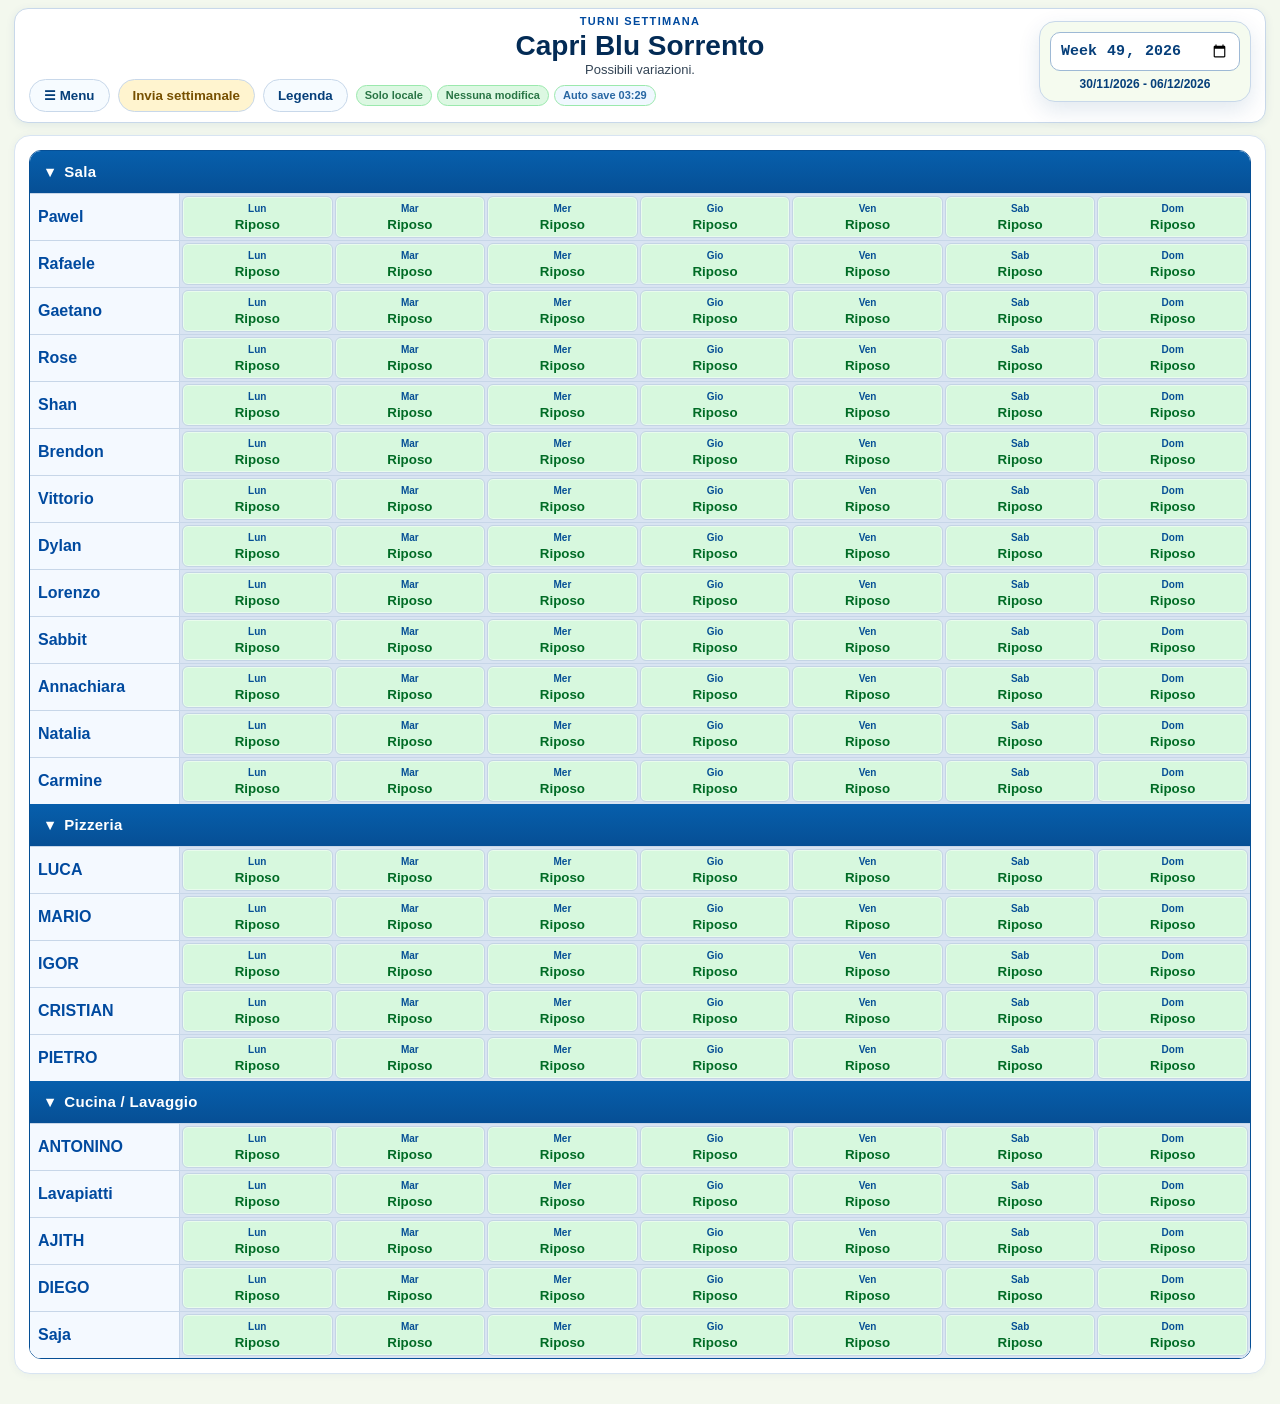
==== commit 8b55b58e: "Disattiva popup token admin" ====
--- a/app/index.html
+++ b/app/index.html
@@ -1 +1 @@
-<!DOCTYPE html><html lang="it"><head><meta charset="UTF-8"><meta name="viewport" content="width=device-width, initial-scale=1.0"><meta name="theme-color" content="#063f7a"><title>Capri Blu Turni App</title><link rel="manifest" href="manifest.webmanifest"><link rel="stylesheet" href="app.css?v=14"><link rel="stylesheet" href="app-responsive.css?v=14"></head><body><main class="app-shell"><header class="app-header dashboard-header"><div class="title-block"><p class="eyebrow">TURNI SETTIMANA</p><h1>Capri Blu Sorrento</h1><p class="subtitle">Possibili variazioni.</p></div><div class="top-toolbar"><button id="mainMenuBtn" class="toolbar-pill" type="button">☰ Menu</button><button id="topSendMonthlyBtn" class="toolbar-pill monthly-toolbar-btn" type="button">Invia settimanale</button><button id="legendBtn" class="toolbar-pill" type="button">Legenda</button><div class="compact-status-row"><span id="officialDataStatus" class="status-pill compact-status">Dati ok</span><span id="saveStatus" class="save-status status-pill compact-status">Nessuna modifica</span><span id="autoSaveCountdown" class="status-pill compact-status autosave-status">Auto save 03:30</span></div></div><section class="week-card header-week-card desktop-week-card"><input id="weekInput" type="week" aria-label="Calendario settimana"><p id="weekRange" class="week-range">-</p></section></header><section id="turniView" class="view active-view"><div id="scheduleSections" class="sections-list compact-table"></div></section><section id="richiesteView" class="view"><h2>Richieste</h2><div id="requestPanel" class="panel-card"><label for="requestPerson">Persona</label><select id="requestPerson" class="form-input"></select><label for="requestType">Tipo richiesta</label><select id="requestType" class="form-input"><option>Riposo</option><option>Ferie</option><option>Permesso</option><option>Altro</option></select><label for="requestDate">Giorno</label><input id="requestDate" class="form-input" type="date"><label for="requestNote">Nota</label><textarea id="requestNote" class="form-input" rows="3" placeholder="Dettagli richiesta"></textarea><button id="addRequestBtn" class="action-btn" type="button">Aggiungi richiesta</button></div><div id="requestsList" class="requests-list"></div></section><section id="mensileView" class="view"><h2>Mensile</h2><div id="monthlySummary" class="panel-card">Riepilogo mensile in preparazione.</div></section><section id="archivioView" class="view"><div class="archive-header-card"><p class="eyebrow">ARCHIVIO</p><h2>Archivio presenze</h2><p id="archiveStatus" class="subtitle">Archivio mensile staff.</p></div><div class="archive-mode-row"><button id="archiveMonthlyModeBtn" class="archive-mode-btn active" type="button">Archivio mensile</button><button id="archiveWeeklyModeBtn" class="archive-mode-btn" type="button">Archivio settimanale</button></div><div id="archiveMonths" class="archive-months"></div><div id="archiveLegend" class="archive-legend"></div><div id="archiveGrid" class="archive-grid-wrap"></div></section></main><div id="shiftEditor" class="shift-editor" aria-hidden="true"><div class="shift-editor-card shift-menu-card"><div class="shift-menu-head"><div><p class="shift-menu-label">Selezione turno</p><p id="shiftEditorTitle" class="shift-editor-title">Turno</p></div><button id="closeShiftEditorBtn" class="menu-close-btn" type="button">×</button></div><div id="shiftOptions" class="shift-options shift-menu-options"></div><div class="custom-shift-zone"><label for="customShiftInput">Turno personalizzato</label><input id="customShiftInput" class="custom-shift-input" type="text" placeholder="Es. 12 00-15 / 19 00"></div><div class="editor-actions"><button id="saveCustomShiftBtn" class="action-btn" type="button">Salva turno scritto</button><button id="clearShiftBtn" class="ghost-btn" type="button">Riposo</button></div></div></div><div id="mainMenuPanel" class="main-menu-panel" aria-hidden="true"><div class="main-menu-card"><div class="main-menu-head"><strong>MENU APP</strong><button id="closeMainMenuBtn" class="menu-close-btn" type="button">×</button></div><div class="menu-week-box"><span>Settimana</span><strong id="menuWeekLabel">-</strong><label class="mobile-week-control"><span>Calendario</span><input id="mobileWeekInput" type="week" aria-label="Calendario settimana mobile"><small id="mobileWeekRange">-</small></label></div><details class="menu-group" open><summary>Settimana</summary><button class="main-menu-item" type="button" data-menu-view="turni">Turni settimana</button><button class="main-menu-item" type="button" data-menu-view="richieste">Richieste</button><button id="menuCopyWeekBtn" class="main-menu-item" type="button">Copia settimana precedente</button></details><details class="menu-group"><summary>Pubblicazione</summary><button id="menuPublishWeeklyBtn" class="main-menu-item menu-warm-item" type="button">Invia settimanale</button><button id="menuPublishMonthlyBtn" class="main-menu-item" type="button">Invia mese</button></details><details class="menu-group"><summary>Presenze</summary><button class="main-menu-item" type="button" data-menu-view="mensile">Presenze mensili</button></details><details class="menu-group"><summary>Archivio</summary><button id="menuArchiveMonthlyBtn" class="main-menu-item" type="button">Archivio mensile</button><button id="menuWeeklyArchiveBtn" class="main-menu-item" type="button">Archivio settimanale</button></details><details class="menu-group"><summary>Dati admin</summary><button id="menuLoadDataBtn" class="main-menu-item menu-load-item" type="button">Carica backup admin</button><button id="menuDownloadDataBtn" class="main-menu-item menu-download-item" type="button">Scarica backup admin</button></details><details class="menu-group"><summary>Notifiche</summary><button id="menuNotifyWhatsappBtn" class="main-menu-item" type="button">Avvisa WhatsApp</button><button id="menuNotifyEmailBtn" class="main-menu-item" type="button">Avvisa Email</button></details><button id="menuPrintBtn" class="main-menu-item" type="button">Stampa</button><button id="menuMessagesBtn" class="main-menu-item" type="button">Messaggi personale</button></div></div><div id="adminTokenPanel" class="admin-token-panel" aria-hidden="true"><div class="admin-token-card"><h2>Accesso Admin</h2><p>Inserisci il token GitHub per abilitare il caricamento automatico dei dati. Il token resta solo in questa sessione.</p><input id="adminTokenInput" class="admin-token-input" type="password" placeholder="GitHub token"><div class="admin-token-actions"><button id="saveAdminTokenBtn" class="action-btn" type="button">Attiva auto sync</button><button id="skipAdminTokenBtn" class="ghost-btn" type="button">Solo locale</button></div><small>Permesso consigliato: Contents Read/Write solo su questo repository.</small></div></div><script src="app.js?v=14"></script><script src="weekly-monthly.js?v=14"></script><script src="monthly.js?v=14"></script><script src="archive.js?v=14"></script><script src="theme.js?v=14"></script><script src="github-sync.js?v=14"></script><script src="notifications.js?v=14"></script><script src="menu.js?v=14"></script></body></html>+<!DOCTYPE html><html lang="it"><head><meta charset="UTF-8"><meta name="viewport" content="width=device-width, initial-scale=1.0"><meta name="theme-color" content="#063f7a"><title>Capri Blu Turni App</title><link rel="manifest" href="manifest.webmanifest"><link rel="stylesheet" href="app.css?v=15"><link rel="stylesheet" href="app-responsive.css?v=15"></head><body><main class="app-shell"><header class="app-header dashboard-header"><div class="title-block"><p class="eyebrow">TURNI SETTIMANA</p><h1>Capri Blu Sorrento</h1><p class="subtitle">Possibili variazioni.</p></div><div class="top-toolbar"><button id="mainMenuBtn" class="toolbar-pill" type="button">☰ Menu</button><button id="topSendMonthlyBtn" class="toolbar-pill monthly-toolbar-btn" type="button">Invia settimanale</button><button id="legendBtn" class="toolbar-pill" type="button">Legenda</button><div class="compact-status-row"><span id="officialDataStatus" class="status-pill compact-status">Solo locale</span><span id="saveStatus" class="save-status status-pill compact-status">Nessuna modifica</span><span id="autoSaveCountdown" class="status-pill compact-status autosave-status">Auto save 03:30</span></div></div><section class="week-card header-week-card desktop-week-card"><input id="weekInput" type="week" aria-label="Calendario settimana"><p id="weekRange" class="week-range">-</p></section></header><section id="turniView" class="view active-view"><div id="scheduleSections" class="sections-list compact-table"></div></section><section id="richiesteView" class="view"><h2>Richieste</h2><div id="requestPanel" class="panel-card"><label for="requestPerson">Persona</label><select id="requestPerson" class="form-input"></select><label for="requestType">Tipo richiesta</label><select id="requestType" class="form-input"><option>Riposo</option><option>Ferie</option><option>Permesso</option><option>Altro</option></select><label for="requestDate">Giorno</label><input id="requestDate" class="form-input" type="date"><label for="requestNote">Nota</label><textarea id="requestNote" class="form-input" rows="3" placeholder="Dettagli richiesta"></textarea><button id="addRequestBtn" class="action-btn" type="button">Aggiungi richiesta</button></div><div id="requestsList" class="requests-list"></div></section><section id="mensileView" class="view"><h2>Mensile</h2><div id="monthlySummary" class="panel-card">Riepilogo mensile in preparazione.</div></section><section id="archivioView" class="view"><div class="archive-header-card"><p class="eyebrow">ARCHIVIO</p><h2>Archivio presenze</h2><p id="archiveStatus" class="subtitle">Archivio mensile staff.</p></div><div class="archive-mode-row"><button id="archiveMonthlyModeBtn" class="archive-mode-btn active" type="button">Archivio mensile</button><button id="archiveWeeklyModeBtn" class="archive-mode-btn" type="button">Archivio settimanale</button></div><div id="archiveMonths" class="archive-months"></div><div id="archiveLegend" class="archive-legend"></div><div id="archiveGrid" class="archive-grid-wrap"></div></section></main><div id="shiftEditor" class="shift-editor" aria-hidden="true"><div class="shift-editor-card shift-menu-card"><div class="shift-menu-head"><div><p class="shift-menu-label">Selezione turno</p><p id="shiftEditorTitle" class="shift-editor-title">Turno</p></div><button id="closeShiftEditorBtn" class="menu-close-btn" type="button">×</button></div><div id="shiftOptions" class="shift-options shift-menu-options"></div><div class="custom-shift-zone"><label for="customShiftInput">Turno personalizzato</label><input id="customShiftInput" class="custom-shift-input" type="text" placeholder="Es. 12 00-15 / 19 00"></div><div class="editor-actions"><button id="saveCustomShiftBtn" class="action-btn" type="button">Salva turno scritto</button><button id="clearShiftBtn" class="ghost-btn" type="button">Riposo</button></div></div></div><div id="mainMenuPanel" class="main-menu-panel" aria-hidden="true"><div class="main-menu-card"><div class="main-menu-head"><strong>MENU APP</strong><button id="closeMainMenuBtn" class="menu-close-btn" type="button">×</button></div><div class="menu-week-box"><span>Settimana</span><strong id="menuWeekLabel">-</strong><label class="mobile-week-control"><span>Calendario</span><input id="mobileWeekInput" type="week" aria-label="Calendario settimana mobile"><small id="mobileWeekRange">-</small></label></div><details class="menu-group" open><summary>Settimana</summary><button class="main-menu-item" type="button" data-menu-view="turni">Turni settimana</button><button class="main-menu-item" type="button" data-menu-view="richieste">Richieste</button><button id="menuCopyWeekBtn" class="main-menu-item" type="button">Copia settimana precedente</button></details><details class="menu-group"><summary>Pubblicazione</summary><button id="menuPublishWeeklyBtn" class="main-menu-item menu-warm-item" type="button">Invia settimanale</button><button id="menuPublishMonthlyBtn" class="main-menu-item" type="button">Invia mese</button></details><details class="menu-group"><summary>Presenze</summary><button class="main-menu-item" type="button" data-menu-view="mensile">Presenze mensili</button></details><details class="menu-group"><summary>Archivio</summary><button id="menuArchiveMonthlyBtn" class="main-menu-item" type="button">Archivio mensile</button><button id="menuWeeklyArchiveBtn" class="main-menu-item" type="button">Archivio settimanale</button></details><details class="menu-group"><summary>Dati admin</summary><button id="menuLoadDataBtn" class="main-menu-item menu-load-item" type="button">Carica backup admin</button><button id="menuDownloadDataBtn" class="main-menu-item menu-download-item" type="button">Scarica backup admin</button></details><details class="menu-group"><summary>Notifiche</summary><button id="menuNotifyWhatsappBtn" class="main-menu-item" type="button">Avvisa WhatsApp</button><button id="menuNotifyEmailBtn" class="main-menu-item" type="button">Avvisa Email</button></details><button id="menuPrintBtn" class="main-menu-item" type="button">Stampa</button><button id="menuMessagesBtn" class="main-menu-item" type="button">Messaggi personale</button></div></div><script src="app.js?v=15"></script><script src="weekly-monthly.js?v=15"></script><script src="monthly.js?v=15"></script><script src="archive.js?v=15"></script><script src="theme.js?v=15"></script><script src="github-sync.js?v=15"></script><script src="notifications.js?v=15"></script><script src="menu.js?v=15"></script></body></html>
